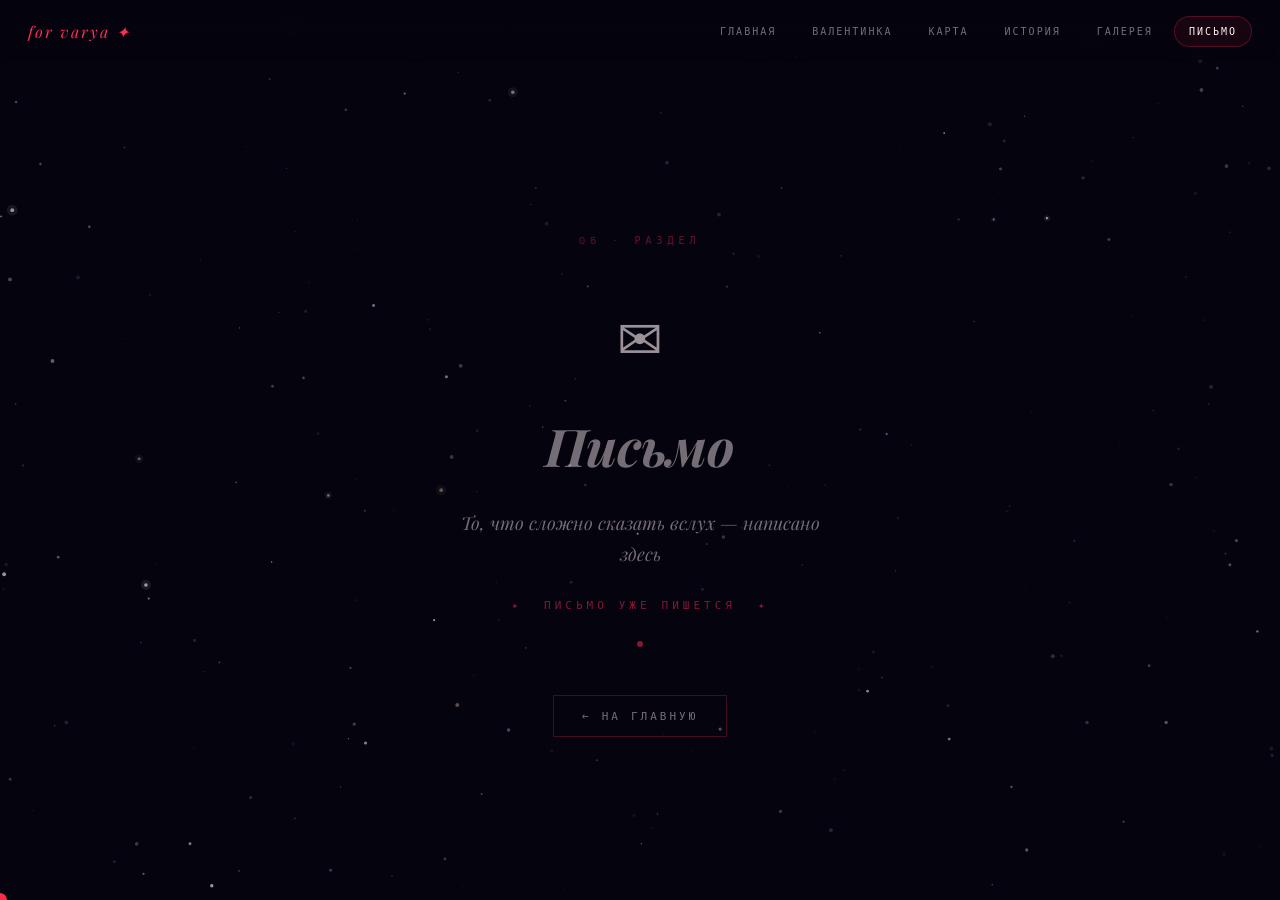
==== letter.html @ 9745c0fb "Add files via upload" ====
<!DOCTYPE html>
<html lang="ru">
<head>
<meta charset="UTF-8">
<meta name="viewport" content="width=device-width, initial-scale=1.0">
<title>Письмо ✦ для Вари</title>
<link rel="stylesheet" href="shared.css">
<style>
.coming-soon { gap:28px; }
.coming-icon { animation:float 3s ease-in-out infinite; }
@keyframes float { 0%,100%{transform:translateY(0);} 50%{transform:translateY(-12px);} }
.coming-num { font-size:10px; letter-spacing:5px; color:rgba(255,45,85,0.4); text-transform:uppercase; }
.coming-back {
  margin-top:20px; font-size:11px; letter-spacing:3px; color:var(--dim);
  text-transform:uppercase; text-decoration:none;
  border:1px solid var(--border); padding:12px 28px;
  transition:all 0.2s; display:inline-block;
}
.coming-back:hover { border-color:var(--red); color:var(--cream); }
</style>
</head>
<body>
<canvas id="stars-canvas"></canvas>
<nav class="site-nav">
  <a href="index.html" class="nav-logo">for varya ✦</a>
  <div class="nav-links">
    <a href="index.html" class="nav-link">Главная</a>
    <a href="valentine.html" class="nav-link">Валентинка</a>
    <a href="map.html" class="nav-link">Карта</a>
    <a href="timeline.html" class="nav-link">История</a>
    <a href="gallery.html" class="nav-link">Галерея</a>
    <a href="letter.html" class="nav-link active">Письмо</a>
  </div>
</nav>
<div class="page-content">
  <div class="coming-soon">
    <div class="coming-num">05 · раздел</div>
    <div class="coming-icon">✉️</div>
    <h1 class="coming-title">Письмо</h1>
    <p style="font-family:'Playfair Display',serif;font-style:italic;color:var(--dim);font-size:clamp(14px,2.5vw,18px);text-align:center;max-width:400px;line-height:1.7;">То, что сложно сказать вслух — написано здесь</p>
    <div class="coming-hint">✦ &nbsp;письмо уже пишется&nbsp; ✦</div>
    <div class="coming-dot"></div>
    <a href="index.html" class="coming-back">← на главную</a>
  </div>
</div>
<script src="shared.js"></script>
</body>
</html>
---- shared.css ----
@import url('https://fonts.googleapis.com/css2?family=Playfair+Display:ital,wght@0,400;0,900;1,400&family=Space+Mono:wght@400;700&display=swap');

* { margin:0; padding:0; box-sizing:border-box; -webkit-tap-highlight-color:transparent; }
:root {
  --red:#ff2d55; --pink:#ff6b9d; --dark:#05030d;
  --cream:#fff0f5; --dim:rgba(255,240,245,0.45);
  --border:rgba(255,45,85,0.25);
}
body {
  background:var(--dark); color:var(--cream);
  font-family:'Space Mono',monospace;
  min-height:100vh; overflow-x:hidden;
  cursor:none;
}
@media (hover:none) and (pointer:coarse) {
  body { cursor:auto !important; }
  .cursor { display:none !important; }
  a,button { cursor:pointer !important; }
}

/* CURSOR */
.cursor {
  position:fixed; width:14px; height:14px; border-radius:50%;
  pointer-events:none; z-index:99999; transform:translate(-50%,-50%);
  background:var(--red); mix-blend-mode:difference; transition:transform 0.1s;
}

/* STARS BG */
#stars-canvas {
  position:fixed; inset:0; width:100%; height:100%;
  pointer-events:none; z-index:0;
}

/* NAV */
.site-nav {
  position:fixed; top:0; left:0; right:0; z-index:100;
  display:flex; align-items:center; justify-content:space-between;
  padding:16px 28px;
  background:linear-gradient(to bottom, rgba(5,3,13,0.95) 0%, transparent 100%);
  backdrop-filter:blur(8px);
}
.nav-logo {
  font-family:'Playfair Display',serif; font-size:16px;
  color:var(--red); letter-spacing:2px; font-style:italic;
  text-decoration:none;
}
.nav-links { display:flex; gap:6px; }
.nav-link {
  padding:7px 14px; font-size:10px; letter-spacing:2px;
  text-transform:uppercase; color:var(--dim); text-decoration:none;
  border:1px solid transparent; border-radius:20px;
  transition:all 0.2s; white-space:nowrap;
}
.nav-link:hover, .nav-link.active {
  color:var(--cream); border-color:var(--border);
  background:rgba(255,45,85,0.08);
}
@media(max-width:600px){
  .site-nav { padding:12px 16px; }
  .nav-link { padding:6px 10px; font-size:9px; letter-spacing:1px; }
  .nav-logo { font-size:13px; }
}

/* PAGE WRAPPER */
.page-content {
  position:relative; z-index:1;
  padding-top:70px; min-height:100vh;
}

/* SECTION TITLE */
.section-title {
  font-family:'Playfair Display',serif;
  font-size:clamp(32px,6vw,56px); font-weight:900;
  color:var(--cream); line-height:1;
}
.section-title .red { color:var(--red); }
.section-sub {
  font-size:11px; letter-spacing:5px; color:var(--red);
  text-transform:uppercase; margin-bottom:12px;
}

/* COMING SOON CARD */
.coming-soon {
  display:flex; flex-direction:column; align-items:center;
  justify-content:center; min-height:calc(100vh - 70px);
  text-align:center; padding:40px 20px; gap:20px;
}
.coming-icon { font-size:72px; opacity:0.6; }
.coming-title {
  font-family:'Playfair Display',serif; font-style:italic;
  font-size:clamp(28px,6vw,52px); color:var(--dim);
}
.coming-hint { font-size:11px; letter-spacing:4px; color:rgba(255,45,85,0.5); text-transform:uppercase; }
.coming-dot {
  width:6px; height:6px; border-radius:50%;
  background:var(--red); opacity:0.5;
  animation:blink 2s ease-in-out infinite;
}
@keyframes blink { 0%,100%{opacity:0.2;} 50%{opacity:1;} }

/* BUTTONS */
.btn-red {
  display:inline-block; padding:14px 36px;
  background:var(--red); color:var(--cream);
  font-family:'Space Mono',monospace; font-size:12px;
  letter-spacing:3px; text-transform:uppercase;
  border:none; text-decoration:none; cursor:pointer;
  transition:transform 0.2s, box-shadow 0.2s;
  touch-action:manipulation;
}
.btn-red:hover { transform:scale(1.04); box-shadow:0 0 30px rgba(255,45,85,0.4); }
.btn-outline {
  display:inline-block; padding:13px 36px;
  background:transparent; color:var(--red);
  font-family:'Space Mono',monospace; font-size:12px;
  letter-spacing:3px; text-transform:uppercase;
  border:1px solid var(--red); text-decoration:none; cursor:pointer;
  transition:all 0.2s; touch-action:manipulation;
}
.btn-outline:hover { background:var(--red); color:var(--cream); }

/* SHARED STARS + CURSOR JS snippet */
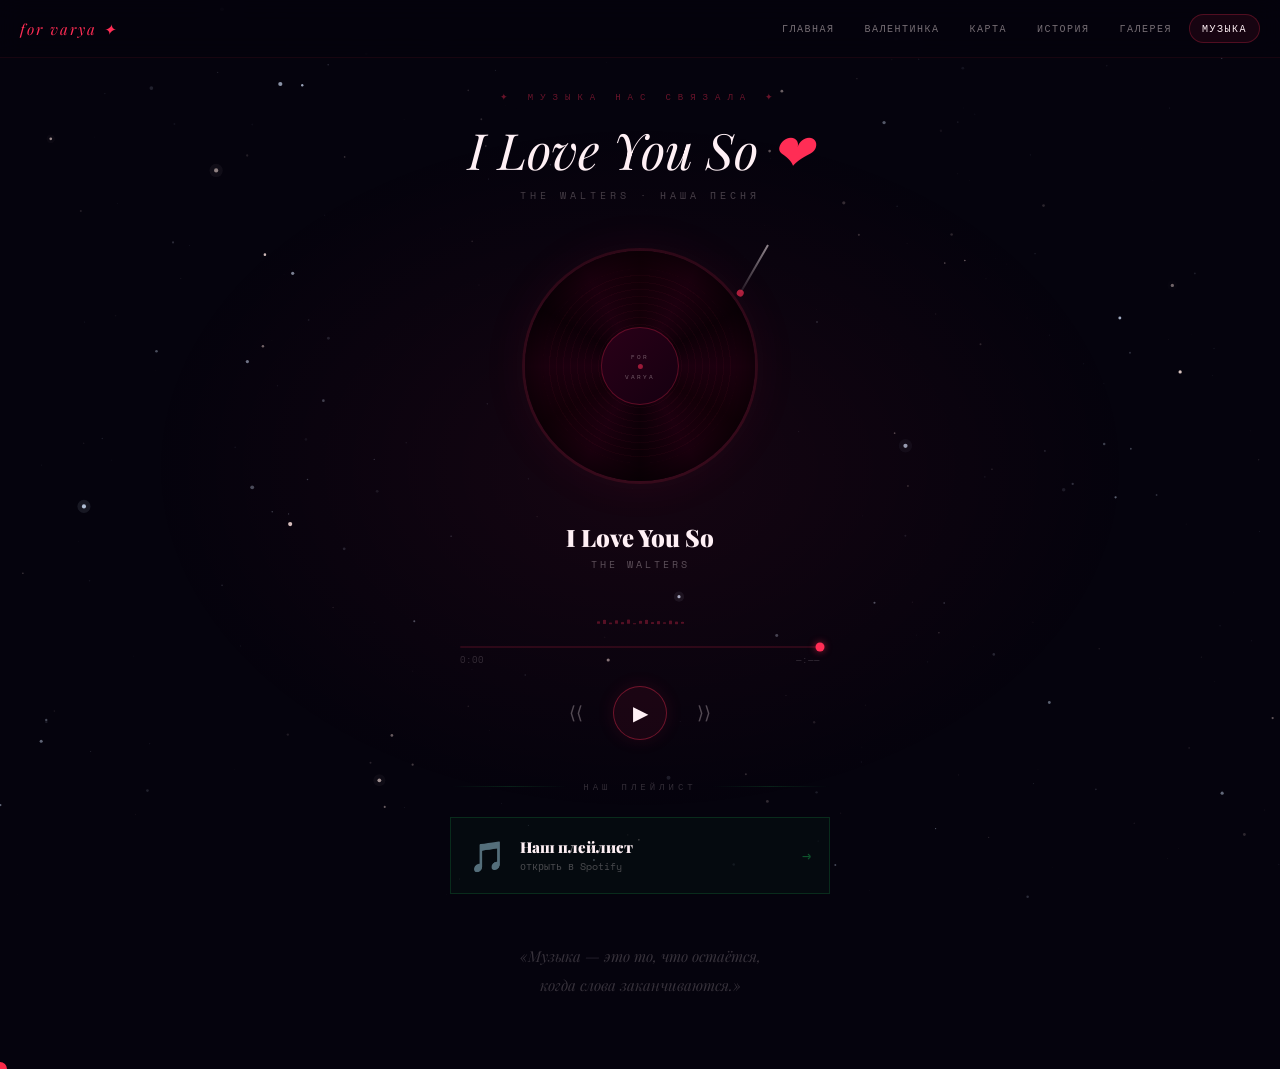
==== commit a792be4b: "Add files via upload" ====
--- a/letter.html
+++ b/letter.html
@@ -3,46 +3,385 @@
 <head>
 <meta charset="UTF-8">
 <meta name="viewport" content="width=device-width, initial-scale=1.0">
-<title>Письмо ✦ для Вари</title>
+<title>Музыка ✦ for varya</title>
 <link rel="stylesheet" href="shared.css">
 <style>
-.coming-soon { gap:28px; }
-.coming-icon { animation:float 3s ease-in-out infinite; }
-@keyframes float { 0%,100%{transform:translateY(0);} 50%{transform:translateY(-12px);} }
-.coming-num { font-size:10px; letter-spacing:5px; color:rgba(255,45,85,0.4); text-transform:uppercase; }
-.coming-back {
-  margin-top:20px; font-size:11px; letter-spacing:3px; color:var(--dim);
-  text-transform:uppercase; text-decoration:none;
-  border:1px solid var(--border); padding:12px 28px;
-  transition:all 0.2s; display:inline-block;
-}
-.coming-back:hover { border-color:var(--red); color:var(--cream); }
+
+body { overflow-x:hidden; }
+
+.player-glow {
+  position:fixed; inset:0; pointer-events:none; z-index:0;
+  background:radial-gradient(ellipse 55% 55% at 50% 52%, rgba(255,45,85,0.07), transparent 70%);
+}
+.player-glow.playing { animation:glowPulse 2.4s ease-in-out infinite; }
+@keyframes glowPulse {
+  0%,100%{ background:radial-gradient(ellipse 55% 55% at 50% 52%, rgba(255,45,85,0.07), transparent 70%); }
+  50%    { background:radial-gradient(ellipse 65% 65% at 50% 52%, rgba(255,45,85,0.15), transparent 70%); }
+}
+
+.music-page {
+  min-height:100vh; display:flex; flex-direction:column;
+  align-items:center; justify-content:center;
+  padding:90px 20px 70px; position:relative; z-index:1;
+}
+
+.music-eyebrow {
+  font-size:9px; letter-spacing:7px; color:rgba(255,45,85,0.4);
+  text-transform:uppercase; text-align:center; margin-bottom:14px;
+  opacity:0; animation:fadeUp 0.7s ease 0.2s forwards;
+}
+.music-title {
+  font-family:'Playfair Display',serif; font-style:italic;
+  font-size:clamp(26px,5.5vw,50px); font-weight:400;
+  color:var(--cream); text-align:center; line-height:1.3; margin-bottom:6px;
+  opacity:0; animation:fadeUp 0.7s ease 0.4s forwards;
+}
+.music-title span { color:var(--red); }
+.music-sub {
+  font-size:10px; letter-spacing:4px; color:rgba(255,240,245,0.25);
+  text-transform:uppercase; text-align:center; margin-bottom:48px;
+  opacity:0; animation:fadeUp 0.7s ease 0.55s forwards;
+}
+
+/* ── VINYL ── */
+.vinyl-wrap {
+  position:relative; margin-bottom:40px;
+  opacity:0; animation:fadeUp 0.7s ease 0.7s forwards;
+}
+.vinyl {
+  width:clamp(170px,40vw,230px); height:clamp(170px,40vw,230px);
+  border-radius:50%; cursor:pointer;
+  background:conic-gradient(
+    #130008 0deg, #1c000f 30deg, #0d0007 60deg, #1c000f 90deg,
+    #130008 120deg, #1c000f 150deg, #0d0007 180deg, #1c000f 210deg,
+    #130008 240deg, #1c000f 270deg, #0d0007 300deg, #1c000f 330deg, #130008 360deg
+  );
+  box-shadow:0 0 0 3px rgba(255,45,85,0.12), 0 0 50px rgba(255,45,85,0.07), inset 0 0 30px rgba(0,0,0,0.7);
+  transition:box-shadow 0.6s; position:relative;
+}
+.vinyl.spinning {
+  animation:spin 3s linear infinite;
+  box-shadow:0 0 0 3px rgba(255,45,85,0.38), 0 0 70px rgba(255,45,85,0.18), inset 0 0 30px rgba(0,0,0,0.7);
+}
+@keyframes spin { to{transform:rotate(360deg);} }
+
+.vinyl::before {
+  content:''; position:absolute; inset:8%; border-radius:50%;
+  background:repeating-radial-gradient(circle at 50%,
+    transparent 0, transparent 6px,
+    rgba(255,45,85,0.035) 6px, rgba(255,45,85,0.035) 7px);
+}
+.vinyl-label {
+  position:absolute; top:50%; left:50%;
+  transform:translate(-50%,-50%);
+  width:34%; height:34%; border-radius:50%;
+  background:linear-gradient(135deg,#2a0018,#150010);
+  border:1px solid rgba(255,45,85,0.28);
+  display:flex; flex-direction:column; align-items:center; justify-content:center; gap:3px;
+  pointer-events:none;
+}
+.vl-text { font-size:clamp(5px,1vw,6px); letter-spacing:2px; color:rgba(255,240,245,0.38); text-transform:uppercase; }
+.vl-dot { width:5px; height:5px; border-radius:50%; background:rgba(255,45,85,0.55); }
+
+.vinyl-needle {
+  position:absolute; top:-6px; right:-14px;
+  width:2px; height:55px;
+  background:linear-gradient(to bottom,rgba(255,240,245,0.55),rgba(255,240,245,0.08));
+  transform-origin:top center; transform:rotate(30deg);
+  transition:transform 0.8s cubic-bezier(0.4,0,0.2,1); border-radius:0 0 2px 2px;
+}
+.vinyl-needle::after {
+  content:''; position:absolute; bottom:-4px; left:50%;
+  transform:translateX(-50%);
+  width:7px; height:7px; border-radius:50%; background:rgba(255,45,85,0.65);
+}
+.vinyl-wrap.playing .vinyl-needle { transform:rotate(18deg); }
+
+.vinyl-ripple {
+  position:absolute; inset:0; border-radius:50%;
+  border:1px solid rgba(255,45,85,0.28);
+  animation:rippleOut 1.3s ease-out infinite; pointer-events:none; opacity:0;
+}
+.vinyl-wrap.playing .vinyl-ripple { opacity:1; }
+@keyframes rippleOut { 0%{transform:scale(1);opacity:0.5;} 100%{transform:scale(1.4);opacity:0;} }
+
+/* ── TRACK INFO ── */
+.track-info {
+  text-align:center; margin-bottom:24px;
+  opacity:0; animation:fadeUp 0.7s ease 0.85s forwards;
+}
+.track-name { font-family:'Playfair Display',serif; font-size:clamp(17px,3.5vw,24px); color:var(--cream); font-weight:900; }
+.track-artist { font-size:10px; letter-spacing:3px; color:rgba(255,240,245,0.32); text-transform:uppercase; margin-top:4px; }
+
+/* ── VISUALISER ── */
+.viz-wrap {
+  display:flex; align-items:flex-end; gap:3px; height:28px; margin-bottom:22px;
+  opacity:0; animation:fadeUp 0.7s ease 1.0s forwards;
+}
+.viz-bar {
+  width:3px; border-radius:2px; background:rgba(255,45,85,0.3);
+  transform:scaleY(0.15); transform-origin:bottom;
+  transition:transform 0.15s ease;
+}
+.viz-wrap.active .viz-bar { animation:barB var(--d,0.6s) ease-in-out infinite alternate; }
+@keyframes barB { from{transform:scaleY(0.12);} to{transform:scaleY(1);} }
+
+/* ── PROGRESS ── */
+.progress-wrap {
+  width:min(360px,84vw); margin-bottom:20px;
+  opacity:0; animation:fadeUp 0.7s ease 0.95s forwards;
+}
+.progress-bar { width:100%; height:2px; background:rgba(255,45,85,0.14); border-radius:2px; position:relative; cursor:pointer; }
+.progress-fill { height:100%; background:linear-gradient(to right,#ff2d55,#ff6b9d); border-radius:2px; width:0%; transition:width 0.25s; }
+.progress-thumb {
+  position:absolute; top:50%; right:0; width:9px; height:9px; border-radius:50%;
+  background:#ff2d55; transform:translate(50%,-50%); box-shadow:0 0 7px rgba(255,45,85,0.6);
+  transition:transform 0.2s;
+}
+.progress-bar:hover .progress-thumb { transform:translate(50%,-50%) scale(1.5); }
+.progress-times { display:flex; justify-content:space-between; font-size:9px; color:rgba(255,240,245,0.18); margin-top:5px; }
+
+/* ── CONTROLS ── */
+.controls {
+  display:flex; align-items:center; gap:22px; margin-bottom:40px;
+  opacity:0; animation:fadeUp 0.7s ease 1.05s forwards;
+}
+.ctrl-btn { background:none; border:none; cursor:pointer; color:rgba(255,240,245,0.3); font-size:18px; padding:8px; transition:color 0.2s,transform 0.2s; touch-action:manipulation; }
+.ctrl-btn:hover { color:var(--cream); transform:scale(1.18); }
+.ctrl-play {
+  width:54px; height:54px; border-radius:50%; border:1px solid rgba(255,45,85,0.38);
+  background:rgba(255,45,85,0.07); display:flex; align-items:center; justify-content:center;
+  color:var(--cream); font-size:20px; cursor:pointer; transition:all 0.25s;
+  box-shadow:0 0 18px rgba(255,45,85,0.1); touch-action:manipulation;
+}
+.ctrl-play:hover { border-color:rgba(255,45,85,0.75); box-shadow:0 0 28px rgba(255,45,85,0.22); transform:scale(1.06); }
+.ctrl-play.playing { background:rgba(255,45,85,0.14); border-color:rgba(255,45,85,0.65); }
+
+/* ── NO FILE ── */
+
+
+
+/* ── SPOTIFY ── */
+.sp-divider { display:flex; align-items:center; gap:14px; width:min(380px,86vw); margin:0 auto 24px; }
+.sp-line { flex:1; height:1px; background:linear-gradient(to right,transparent,rgba(30,215,96,0.15),transparent); }
+.sp-text { font-size:9px; letter-spacing:4px; color:rgba(255,240,245,0.18); text-transform:uppercase; white-space:nowrap; }
+
+.spotify-card {
+  display:flex; align-items:center; gap:14px; padding:15px 18px; text-decoration:none;
+  border:1px solid rgba(30,215,96,0.16); background:rgba(30,215,96,0.035);
+  width:min(380px,86vw); transition:all 0.28s; position:relative; overflow:hidden;
+  opacity:0; animation:fadeUp 0.7s ease 1.2s forwards;
+}
+.spotify-card::before { content:''; position:absolute; inset:0; background:linear-gradient(135deg,rgba(30,215,96,0.06),transparent); opacity:0; transition:opacity 0.28s; }
+.spotify-card:hover { border-color:rgba(30,215,96,0.45); transform:translateY(-3px); box-shadow:0 10px 32px rgba(30,215,96,0.09); }
+.spotify-card:hover::before { opacity:1; }
+.sp-icon { font-size:30px; flex-shrink:0; transition:transform 0.3s; }
+.spotify-card:hover .sp-icon { transform:scale(1.15) rotate(-6deg); }
+.sp-body { flex:1; }
+.sp-title { font-family:'Playfair Display',serif; font-size:15px; font-weight:900; color:var(--cream); }
+.sp-desc { font-size:10px; color:rgba(255,240,245,0.28); margin-top:2px; }
+.sp-arrow { font-size:15px; color:rgba(30,215,96,0.38); transition:transform 0.3s,color 0.3s; }
+.spotify-card:hover .sp-arrow { transform:translateX(4px); color:rgba(30,215,96,0.85); }
+
+.music-quote {
+  margin-top:48px; text-align:center; max-width:380px;
+  opacity:0; animation:fadeUp 0.7s ease 1.35s forwards;
+}
+.music-quote q { font-family:'Playfair Display',serif; font-style:italic; font-size:clamp(12px,2.2vw,15px); color:rgba(255,240,245,0.2); line-height:1.9; }
+
+@keyframes fadeUp { from{opacity:0;transform:translateY(14px);} to{opacity:1;transform:translateY(0);} }
 </style>
 </head>
 <body>
+
 <canvas id="stars-canvas"></canvas>
+<div class="player-glow" id="playerGlow"></div>
+
 <nav class="site-nav">
   <a href="index.html" class="nav-logo">for varya ✦</a>
-  <div class="nav-links">
-    <a href="index.html" class="nav-link">Главная</a>
-    <a href="valentine.html" class="nav-link">Валентинка</a>
-    <a href="map.html" class="nav-link">Карта</a>
-    <a href="timeline.html" class="nav-link">История</a>
-    <a href="gallery.html" class="nav-link">Галерея</a>
-    <a href="letter.html" class="nav-link active">Письмо</a>
-  </div>
+  <div class="nav-links"></div>
 </nav>
-<div class="page-content">
-  <div class="coming-soon">
-    <div class="coming-num">05 · раздел</div>
-    <div class="coming-icon">✉️</div>
-    <h1 class="coming-title">Письмо</h1>
-    <p style="font-family:'Playfair Display',serif;font-style:italic;color:var(--dim);font-size:clamp(14px,2.5vw,18px);text-align:center;max-width:400px;line-height:1.7;">То, что сложно сказать вслух — написано здесь</p>
-    <div class="coming-hint">✦ &nbsp;письмо уже пишется&nbsp; ✦</div>
-    <div class="coming-dot"></div>
-    <a href="index.html" class="coming-back">← на главную</a>
-  </div>
-</div>
+
+<audio id="audioEl" preload="auto" src="sound1.mp3"></audio>
+
+
+<div class="music-page">
+
+  <div class="music-eyebrow">✦ музыка нас связала ✦</div>
+  <h1 class="music-title">I Love You So <span>❤</span></h1>
+  <p class="music-sub">The Walters · наша песня</p>
+
+  <div class="vinyl-wrap" id="vinylWrap" onclick="togglePlay()">
+    <div class="vinyl" id="vinyl">
+      <div class="vinyl-label">
+        <div class="vl-text">FOR</div>
+        <div class="vl-dot"></div>
+        <div class="vl-text">VARYA</div>
+      </div>
+    </div>
+    <div class="vinyl-needle"></div>
+    <div class="vinyl-ripple"></div>
+  </div>
+
+  <div class="track-info">
+    <div class="track-name">I Love You So</div>
+    <div class="track-artist">The Walters</div>
+  </div>
+
+  <div class="viz-wrap" id="vizWrap">
+    <div class="viz-bar" style="--d:0.55s;height:60%"></div>
+    <div class="viz-bar" style="--d:0.40s;height:100%"></div>
+    <div class="viz-bar" style="--d:0.70s;height:40%"></div>
+    <div class="viz-bar" style="--d:0.50s;height:85%"></div>
+    <div class="viz-bar" style="--d:0.65s;height:55%"></div>
+    <div class="viz-bar" style="--d:0.45s;height:95%"></div>
+    <div class="viz-bar" style="--d:0.60s;height:30%"></div>
+    <div class="viz-bar" style="--d:0.75s;height:70%"></div>
+    <div class="viz-bar" style="--d:0.48s;height:100%"></div>
+    <div class="viz-bar" style="--d:0.58s;height:50%"></div>
+    <div class="viz-bar" style="--d:0.42s;height:80%"></div>
+    <div class="viz-bar" style="--d:0.68s;height:35%"></div>
+    <div class="viz-bar" style="--d:0.52s;height:90%"></div>
+    <div class="viz-bar" style="--d:0.38s;height:65%"></div>
+    <div class="viz-bar" style="--d:0.72s;height:45%"></div>
+  </div>
+
+  <div class="progress-wrap">
+    <div class="progress-bar" id="progressBar" onclick="seekTo(event)">
+      <div class="progress-fill" id="progressFill"></div>
+      <div class="progress-thumb"></div>
+    </div>
+    <div class="progress-times">
+      <span id="timeElapsed">0:00</span>
+      <span id="timeDuration">—:——</span>
+    </div>
+  </div>
+
+  <div class="controls">
+    <button class="ctrl-btn" onclick="rewind()" title="−15 сек">⟨⟨</button>
+    <button class="ctrl-play" id="playBtn" onclick="togglePlay()">▶</button>
+    <button class="ctrl-btn" onclick="forward()" title="+15 сек">⟩⟩</button>
+  </div>
+
+  <div class="sp-divider">
+    <div class="sp-line"></div>
+    <span class="sp-text">наш плейлист</span>
+    <div class="sp-line"></div>
+  </div>
+
+  <a class="spotify-card" href="https://open.spotify.com/playlist/37i9dQZF1EJtF0gpF4yFbA?si=Cd0F9APASxCO_WQTfxYisQ&pi=xTy1P4MiS86L0" target="_blank" data-external="true" id="spotifyCard">
+    <div class="sp-icon">🎵</div>
+    <div class="sp-body">
+      <div class="sp-title">Наш плейлист</div>
+      <div class="sp-desc">открыть в Spotify</div>
+    </div>
+    <div class="sp-arrow">→</div>
+  </a>
+
+  <div class="music-quote">
+    <q>Музыка — это то, что остаётся,<br>когда слова заканчиваются.</q>
+  </div>
+
+</div><!-- /music-page -->
+
 <script src="shared.js"></script>
+<script>
+const audio     = document.getElementById('audioEl');
+const vinyl     = document.getElementById('vinyl');
+const vinylWrap = document.getElementById('vinylWrap');
+const playBtn   = document.getElementById('playBtn');
+const vizWrap   = document.getElementById('vizWrap');
+const glow      = document.getElementById('playerGlow');
+const noFile    = document.getElementById('noFileHint');
+let hasFile=true, playing=false;
+
+
+  audio.addEventListener('canplay',()=>{ if(!playing) startPlay(); },{once:true});
+});
+
+/* ── PLAY/PAUSE ── */
+function togglePlay(){
+  // resume AudioContext если suspended (нужно для браузера)
+  if(window.SFX) window.SFX.unlock();
+  // небольшой таймаут чтобы AudioContext успел resume
+  setTimeout(()=>{
+    playing ? pausePlay() : startPlay();
+  }, 50);
+}
+function startPlay(){
+  audio.play().catch(()=>{});
+  playing=true;
+  vinyl.classList.add('spinning');
+  vinylWrap.classList.add('playing');
+  vizWrap.classList.add('active');
+  glow.classList.add('playing');
+  playBtn.innerHTML='⏸'; playBtn.classList.add('playing');
+  if(window.SFX) window.SFX.chime([523,659],0.05);
+}
+function pausePlay(){
+  audio.pause(); playing=false;
+  vinyl.classList.remove('spinning');
+  vinylWrap.classList.remove('playing');
+  vizWrap.classList.remove('active');
+  glow.classList.remove('playing');
+  playBtn.innerHTML='▶'; playBtn.classList.remove('playing');
+}
+function rewind(){ audio.currentTime=Math.max(0,audio.currentTime-15); if(window.SFX) window.SFX.hover(); }
+function forward(){ audio.currentTime=Math.min(audio.duration||0,audio.currentTime+15); if(window.SFX) window.SFX.hover(); }
+
+/* ── PROGRESS ── */
+audio.addEventListener('timeupdate',()=>{
+  if(!audio.duration) return;
+  const pct=(audio.currentTime/audio.duration)*100;
+  document.getElementById('progressFill').style.width=pct+'%';
+  document.getElementById('timeElapsed').textContent=fmt(audio.currentTime);
+});
+audio.addEventListener('ended',()=>{ pausePlay(); document.getElementById('progressFill').style.width='0%'; });
+function seekTo(e){
+  if(!hasFile||!audio.duration) return;
+  audio.currentTime=(e.offsetX/document.getElementById('progressBar').offsetWidth)*audio.duration;
+}
+function fmt(s){
+  if(!s||isNaN(s)) return '0:00';
+  const m=Math.floor(s/60),sec=Math.floor(s%60);
+  return m+':'+(sec<10?'0':'')+sec;
+}
+
+/* ── HINT PULSE ── */
+function pulseHint(){
+  if(window.SFX) window.SFX.hover();
+  vinyl.style.transition='transform 0.07s';
+  let n=0; const iv=setInterval(()=>{
+    vinyl.style.transform=`rotate(${n%2?-3:3}deg)`;
+    if(++n>5){ clearInterval(iv); vinyl.style.transform=''; vinyl.style.transition=''; }
+  },65);
+}
+
+/* ── FLOATING NOTES ── */
+const NOTES=['♩','♪','♫','♬','🎵','🎶'];
+let noteIv;
+audio.addEventListener('play',()=>{
+  noteIv=setInterval(()=>{
+    const el=document.createElement('div');
+    el.textContent=NOTES[Math.floor(Math.random()*NOTES.length)];
+    const sz=12+Math.random()*10, lx=15+Math.random()*70;
+    el.style.cssText=`position:fixed;left:${lx}vw;bottom:70px;font-size:${sz}px;pointer-events:none;z-index:5;opacity:0;color:rgba(255,107,157,0.65);transition:bottom 2.6s ease-out,opacity 0.4s;`;
+    document.body.appendChild(el);
+    requestAnimationFrame(()=>{
+      el.style.opacity='1'; el.style.bottom=(130+Math.random()*180)+'px';
+      setTimeout(()=>{ el.style.opacity='0'; setTimeout(()=>el.remove(),500); },2100);
+    });
+  },950);
+});
+audio.addEventListener('pause',()=>clearInterval(noteIv));
+audio.addEventListener('ended',()=>clearInterval(noteIv));
+
+audio.addEventListener('loadedmetadata',()=>{
+  document.getElementById('timeDuration').textContent=fmt(audio.duration);
+});
+audio.addEventListener('error',()=>{ console.warn('Аудио не загрузилось. Убедись что sound1.mp3 лежит рядом с letter.html'); });
+
+document.getElementById('spotifyCard').addEventListener('mouseenter',()=>window.SFX&&window.SFX.hover());
+</script>
 </body>
 </html>
--- a/shared.css
+++ b/shared.css
@@ -11,7 +11,9 @@
   font-family:'Space Mono',monospace;
   min-height:100vh; overflow-x:hidden;
   cursor:none;
-}
+  scrollbar-width:none;
+}
+body::-webkit-scrollbar { display:none; }
 @media (hover:none) and (pointer:coarse) {
   body { cursor:auto !important; }
   .cursor { display:none !important; }
@@ -35,18 +37,21 @@
 .site-nav {
   position:fixed; top:0; left:0; right:0; z-index:100;
   display:flex; align-items:center; justify-content:space-between;
-  padding:16px 28px;
-  background:linear-gradient(to bottom, rgba(5,3,13,0.95) 0%, transparent 100%);
-  backdrop-filter:blur(8px);
+  padding:14px 20px;
+  background:rgba(5,3,13,0.92);
+  backdrop-filter:blur(12px);
+  border-bottom:1px solid rgba(255,45,85,0.08);
 }
 .nav-logo {
-  font-family:'Playfair Display',serif; font-size:16px;
+  font-family:'Playfair Display',serif; font-size:15px;
   color:var(--red); letter-spacing:2px; font-style:italic;
-  text-decoration:none;
-}
-.nav-links { display:flex; gap:6px; }
+  text-decoration:none; flex-shrink:0;
+}
+
+/* Desktop links */
+.nav-links { display:flex; gap:4px; }
 .nav-link {
-  padding:7px 14px; font-size:10px; letter-spacing:2px;
+  padding:6px 12px; font-size:10px; letter-spacing:1.5px;
   text-transform:uppercase; color:var(--dim); text-decoration:none;
   border:1px solid transparent; border-radius:20px;
   transition:all 0.2s; white-space:nowrap;
@@ -55,10 +60,57 @@
   color:var(--cream); border-color:var(--border);
   background:rgba(255,45,85,0.08);
 }
-@media(max-width:600px){
-  .site-nav { padding:12px 16px; }
-  .nav-link { padding:6px 10px; font-size:9px; letter-spacing:1px; }
-  .nav-logo { font-size:13px; }
+
+/* Hamburger button — hidden on desktop */
+.nav-burger {
+  display:none; flex-direction:column; gap:5px; cursor:pointer;
+  padding:6px; background:none; border:none; touch-action:manipulation;
+  z-index:101;
+}
+.nav-burger span {
+  display:block; width:22px; height:1.5px;
+  background:var(--dim); border-radius:2px;
+  transition:all 0.3s cubic-bezier(0.4,0,0.2,1);
+  transform-origin:center;
+}
+.nav-burger.open span:nth-child(1) { transform:translateY(6.5px) rotate(45deg); background:var(--red); }
+.nav-burger.open span:nth-child(2) { opacity:0; transform:scaleX(0); }
+.nav-burger.open span:nth-child(3) { transform:translateY(-6.5px) rotate(-45deg); background:var(--red); }
+
+/* Mobile drawer */
+.nav-drawer {
+  display:none; position:fixed; top:0; left:0; right:0; bottom:0;
+  z-index:99; flex-direction:column; align-items:center; justify-content:center;
+  gap:8px;
+  background:rgba(4,1,14,0.97); backdrop-filter:blur(20px);
+  opacity:0; transform:translateY(-8px);
+  transition:opacity 0.35s ease, transform 0.35s ease;
+  pointer-events:none;
+}
+.nav-drawer.open {
+  opacity:1; transform:translateY(0); pointer-events:all;
+}
+.nav-drawer a {
+  font-family:'Playfair Display',serif; font-style:italic;
+  font-size:clamp(22px,7vw,36px); color:var(--dim);
+  text-decoration:none; letter-spacing:2px;
+  padding:10px 24px; border:1px solid transparent; border-radius:4px;
+  transition:all 0.2s; text-align:center;
+}
+.nav-drawer a:hover, .nav-drawer a.active {
+  color:var(--cream); border-color:rgba(255,45,85,0.3);
+}
+.nav-drawer a.locked { opacity:0.3; pointer-events:none; }
+.nav-drawer-sig {
+  position:absolute; bottom:32px;
+  font-size:10px; letter-spacing:4px; color:rgba(255,45,85,0.3);
+  text-transform:uppercase;
+}
+
+@media(max-width:700px){
+  .nav-links { display:none; }
+  .nav-burger { display:flex; }
+  .nav-drawer { display:flex; }
 }
 
 /* PAGE WRAPPER */
@@ -120,3 +172,31 @@
 .btn-outline:hover { background:var(--red); color:var(--cream); }
 
 /* SHARED STARS + CURSOR JS snippet */
+
+/* ── PAGE TRANSITION VEIL (shared) ── */
+#page-veil {
+  position:fixed; inset:0; z-index:9999; pointer-events:none;
+  background:radial-gradient(ellipse at center, #160810 0%, #04010e 100%);
+  opacity:1;
+  transition:opacity 0.55s ease;
+}
+#page-veil.out { opacity:0; pointer-events:none; }
+#page-veil.in  { opacity:1; pointer-events:all; }
+
+/* ── VIEW TRANSITIONS API (Chrome 111+) ── */
+@view-transition { navigation: auto; }
+
+::view-transition-old(root) {
+  animation: vtFadeOut 0.4s cubic-bezier(0.4,0,1,1) both;
+}
+::view-transition-new(root) {
+  animation: vtFadeIn 0.5s cubic-bezier(0,0,0.2,1) both;
+}
+@keyframes vtFadeOut {
+  from { opacity:1; transform:scale(1); }
+  to   { opacity:0; transform:scale(0.98); }
+}
+@keyframes vtFadeIn {
+  from { opacity:0; transform:scale(1.01); }
+  to   { opacity:1; transform:scale(1); }
+}
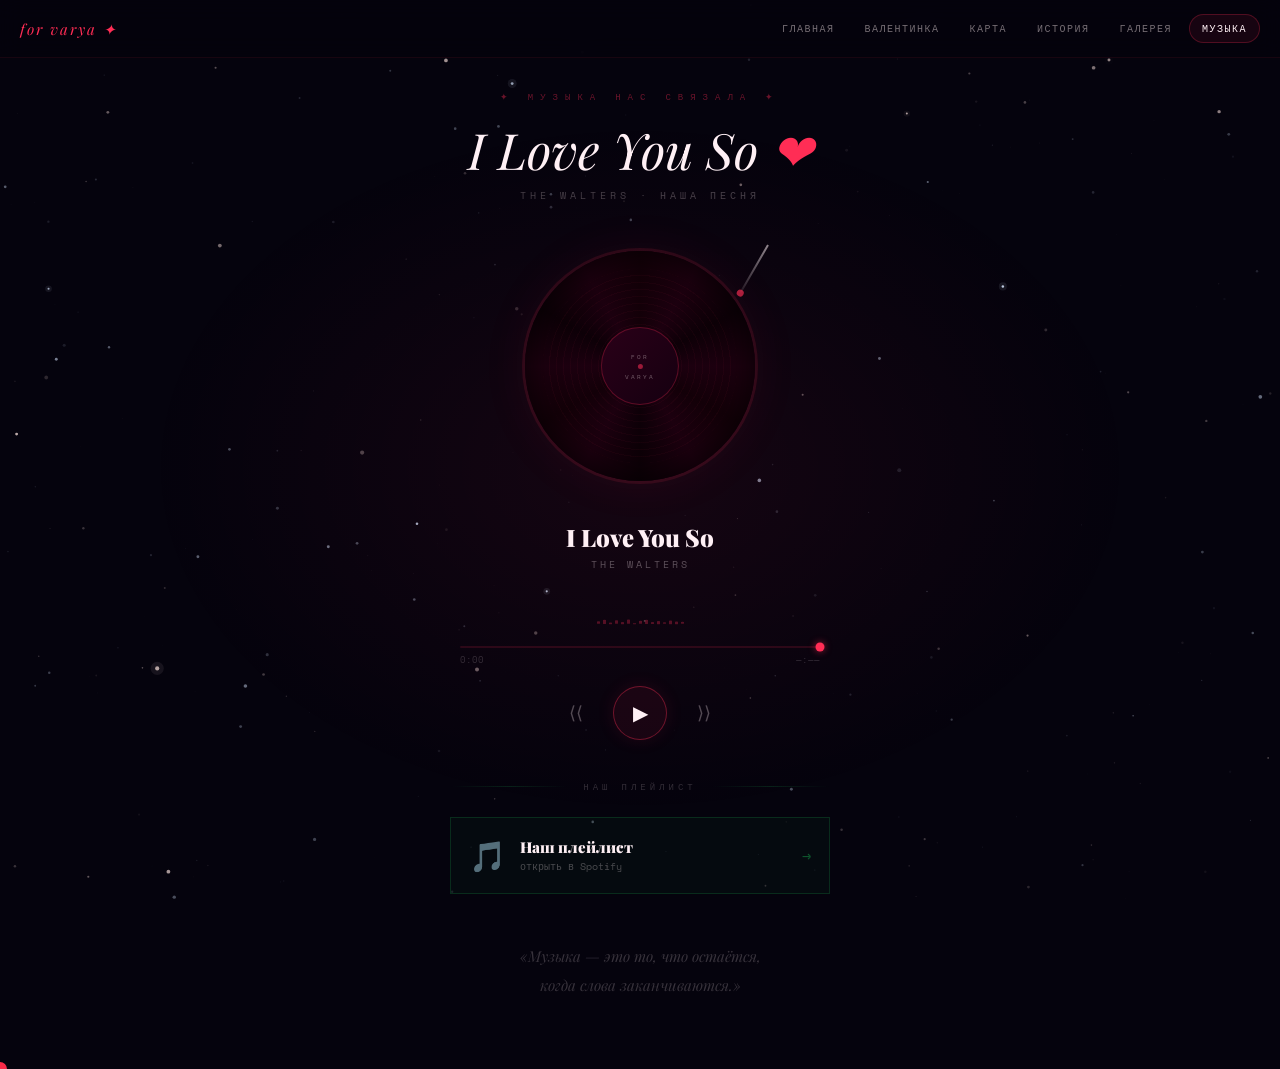
==== commit 98362cb0: "Add files via upload" ====
--- a/letter.html
+++ b/letter.html
@@ -157,8 +157,6 @@
 .ctrl-play:hover { border-color:rgba(255,45,85,0.75); box-shadow:0 0 28px rgba(255,45,85,0.22); transform:scale(1.06); }
 .ctrl-play.playing { background:rgba(255,45,85,0.14); border-color:rgba(255,45,85,0.65); }
 
-/* ── NO FILE ── */
-
 
 
 /* ── SPOTIFY ── */
@@ -203,7 +201,6 @@
 </nav>
 
 <audio id="audioEl" preload="auto" src="sound1.mp3"></audio>
-
 
 <div class="music-page">
 
@@ -292,96 +289,105 @@
 const playBtn   = document.getElementById('playBtn');
 const vizWrap   = document.getElementById('vizWrap');
 const glow      = document.getElementById('playerGlow');
-const noFile    = document.getElementById('noFileHint');
-let hasFile=true, playing=false;
-
-
-  audio.addEventListener('canplay',()=>{ if(!playing) startPlay(); },{once:true});
-});
-
-/* ── PLAY/PAUSE ── */
-function togglePlay(){
-  // resume AudioContext если suspended (нужно для браузера)
-  if(window.SFX) window.SFX.unlock();
-  // небольшой таймаут чтобы AudioContext успел resume
-  setTimeout(()=>{
-    playing ? pausePlay() : startPlay();
-  }, 50);
-}
-function startPlay(){
-  audio.play().catch(()=>{});
-  playing=true;
-  vinyl.classList.add('spinning');
-  vinylWrap.classList.add('playing');
-  vizWrap.classList.add('active');
-  glow.classList.add('playing');
-  playBtn.innerHTML='⏸'; playBtn.classList.add('playing');
-  if(window.SFX) window.SFX.chime([523,659],0.05);
-}
-function pausePlay(){
-  audio.pause(); playing=false;
-  vinyl.classList.remove('spinning');
-  vinylWrap.classList.remove('playing');
-  vizWrap.classList.remove('active');
-  glow.classList.remove('playing');
-  playBtn.innerHTML='▶'; playBtn.classList.remove('playing');
-}
-function rewind(){ audio.currentTime=Math.max(0,audio.currentTime-15); if(window.SFX) window.SFX.hover(); }
-function forward(){ audio.currentTime=Math.min(audio.duration||0,audio.currentTime+15); if(window.SFX) window.SFX.hover(); }
-
-/* ── PROGRESS ── */
-audio.addEventListener('timeupdate',()=>{
-  if(!audio.duration) return;
-  const pct=(audio.currentTime/audio.duration)*100;
-  document.getElementById('progressFill').style.width=pct+'%';
-  document.getElementById('timeElapsed').textContent=fmt(audio.currentTime);
-});
-audio.addEventListener('ended',()=>{ pausePlay(); document.getElementById('progressFill').style.width='0%'; });
-function seekTo(e){
-  if(!hasFile||!audio.duration) return;
-  audio.currentTime=(e.offsetX/document.getElementById('progressBar').offsetWidth)*audio.duration;
-}
-function fmt(s){
-  if(!s||isNaN(s)) return '0:00';
-  const m=Math.floor(s/60),sec=Math.floor(s%60);
-  return m+':'+(sec<10?'0':'')+sec;
-}
-
-/* ── HINT PULSE ── */
-function pulseHint(){
-  if(window.SFX) window.SFX.hover();
-  vinyl.style.transition='transform 0.07s';
-  let n=0; const iv=setInterval(()=>{
-    vinyl.style.transform=`rotate(${n%2?-3:3}deg)`;
-    if(++n>5){ clearInterval(iv); vinyl.style.transform=''; vinyl.style.transition=''; }
-  },65);
-}
-
-/* ── FLOATING NOTES ── */
-const NOTES=['♩','♪','♫','♬','🎵','🎶'];
-let noteIv;
-audio.addEventListener('play',()=>{
-  noteIv=setInterval(()=>{
-    const el=document.createElement('div');
-    el.textContent=NOTES[Math.floor(Math.random()*NOTES.length)];
-    const sz=12+Math.random()*10, lx=15+Math.random()*70;
-    el.style.cssText=`position:fixed;left:${lx}vw;bottom:70px;font-size:${sz}px;pointer-events:none;z-index:5;opacity:0;color:rgba(255,107,157,0.65);transition:bottom 2.6s ease-out,opacity 0.4s;`;
+let playing = false;
+
+audio.addEventListener('loadedmetadata', function() {
+  document.getElementById('timeDuration').textContent = fmt(audio.duration);
+});
+
+function togglePlay() {
+  if (playing) {
+    pausePlay();
+  } else {
+    startPlay();
+  }
+}
+
+function startPlay() {
+  var p = audio.play();
+  if (p !== undefined) {
+    p.then(function() {
+      setPlaying(true);
+    }).catch(function(e) {
+      console.warn('play blocked:', e);
+    });
+  } else {
+    setPlaying(true);
+  }
+}
+
+function setPlaying(state) {
+  playing = state;
+  if (state) {
+    vinyl.classList.add('spinning');
+    vinylWrap.classList.add('playing');
+    vizWrap.classList.add('active');
+    glow.classList.add('playing');
+    playBtn.innerHTML = '⏸';
+    playBtn.classList.add('playing');
+  } else {
+    vinyl.classList.remove('spinning');
+    vinylWrap.classList.remove('playing');
+    vizWrap.classList.remove('active');
+    glow.classList.remove('playing');
+    playBtn.innerHTML = '▶';
+    playBtn.classList.remove('playing');
+  }
+}
+
+function pausePlay() {
+  audio.pause();
+  setPlaying(false);
+}
+
+function rewind() { audio.currentTime = Math.max(0, audio.currentTime - 15); }
+function forward() { audio.currentTime = Math.min(audio.duration || 0, audio.currentTime + 15); }
+
+audio.addEventListener('timeupdate', function() {
+  if (!audio.duration) return;
+  var pct = (audio.currentTime / audio.duration) * 100;
+  document.getElementById('progressFill').style.width = pct + '%';
+  document.getElementById('timeElapsed').textContent = fmt(audio.currentTime);
+});
+
+audio.addEventListener('ended', function() {
+  setPlaying(false);
+  document.getElementById('progressFill').style.width = '0%';
+});
+
+function seekTo(e) {
+  if (!audio.duration) return;
+  audio.currentTime = (e.offsetX / document.getElementById('progressBar').offsetWidth) * audio.duration;
+}
+
+function fmt(s) {
+  if (!s || isNaN(s)) return '0:00';
+  var m = Math.floor(s / 60), sec = Math.floor(s % 60);
+  return m + ':' + (sec < 10 ? '0' : '') + sec;
+}
+
+var NOTES = ['♩','♪','♫','♬','🎵','🎶'];
+var noteIv;
+audio.addEventListener('play', function() {
+  noteIv = setInterval(function() {
+    var el = document.createElement('div');
+    el.textContent = NOTES[Math.floor(Math.random() * NOTES.length)];
+    var sz = 12 + Math.random() * 10, lx = 15 + Math.random() * 70;
+    el.style.cssText = 'position:fixed;left:' + lx + 'vw;bottom:70px;font-size:' + sz + 'px;pointer-events:none;z-index:5;opacity:0;color:rgba(255,107,157,0.65);transition:bottom 2.6s ease-out,opacity 0.4s;';
     document.body.appendChild(el);
-    requestAnimationFrame(()=>{
-      el.style.opacity='1'; el.style.bottom=(130+Math.random()*180)+'px';
-      setTimeout(()=>{ el.style.opacity='0'; setTimeout(()=>el.remove(),500); },2100);
+    requestAnimationFrame(function() {
+      el.style.opacity = '1';
+      el.style.bottom = (130 + Math.random() * 180) + 'px';
+      setTimeout(function() { el.style.opacity = '0'; setTimeout(function() { el.remove(); }, 500); }, 2100);
     });
-  },950);
-});
-audio.addEventListener('pause',()=>clearInterval(noteIv));
-audio.addEventListener('ended',()=>clearInterval(noteIv));
-
-audio.addEventListener('loadedmetadata',()=>{
-  document.getElementById('timeDuration').textContent=fmt(audio.duration);
-});
-audio.addEventListener('error',()=>{ console.warn('Аудио не загрузилось. Убедись что sound1.mp3 лежит рядом с letter.html'); });
-
-document.getElementById('spotifyCard').addEventListener('mouseenter',()=>window.SFX&&window.SFX.hover());
+  }, 950);
+});
+audio.addEventListener('pause', function() { clearInterval(noteIv); });
+audio.addEventListener('ended', function() { clearInterval(noteIv); });
+
+document.getElementById('spotifyCard').addEventListener('mouseenter', function() {
+  if (window.SFX) window.SFX.hover();
+});
 </script>
 </body>
-</html>
+</html>
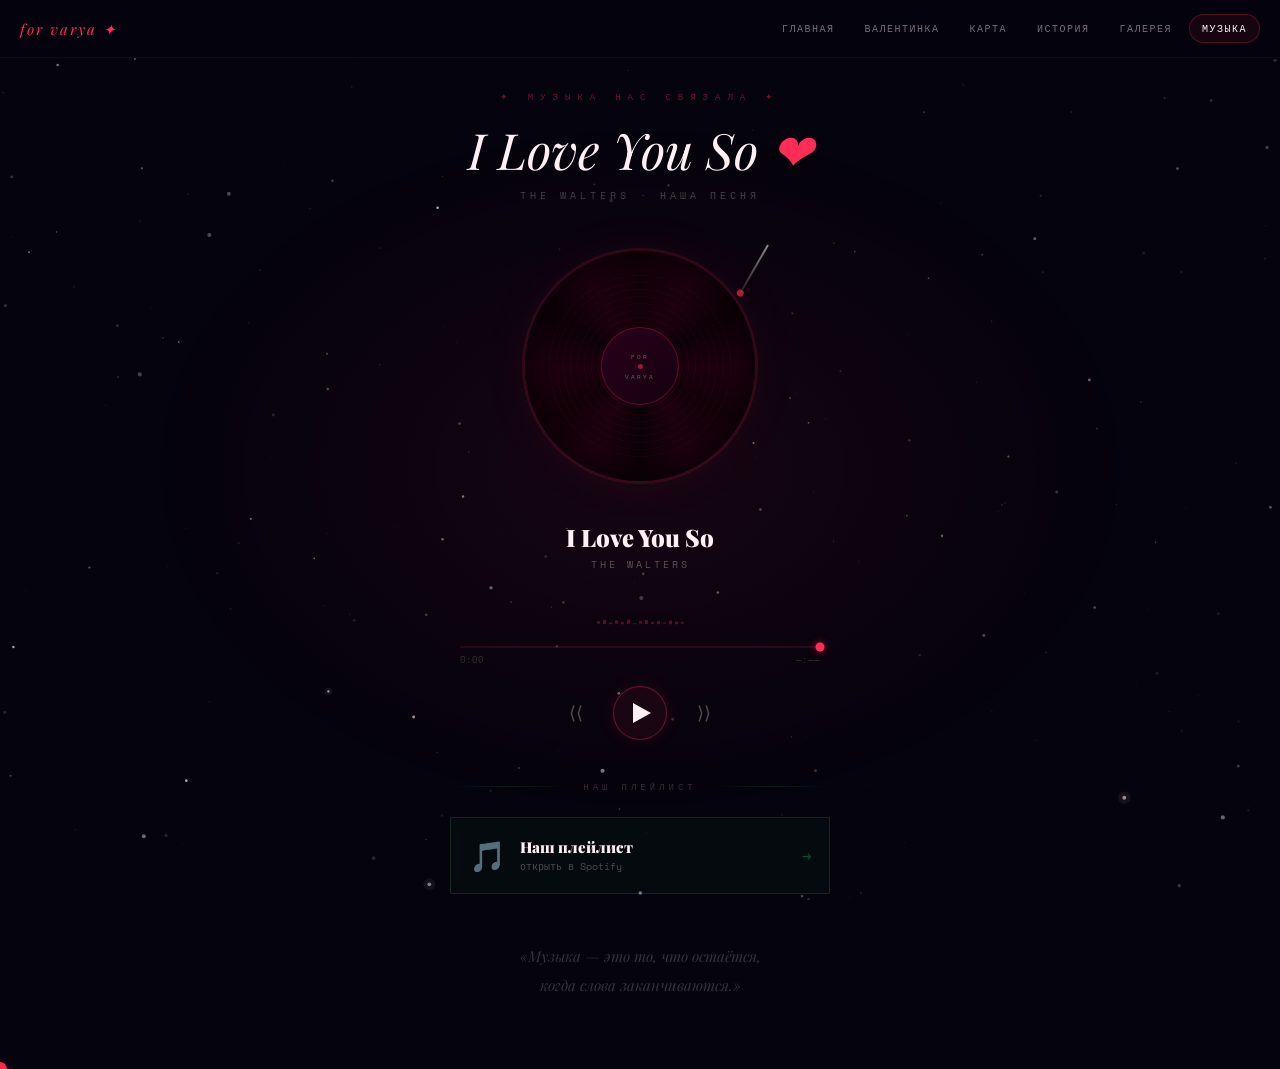
==== commit d37c4e7a: "Add files via upload" ====
--- a/letter.html
+++ b/letter.html
@@ -188,6 +188,22 @@
 .music-quote q { font-family:'Playfair Display',serif; font-style:italic; font-size:clamp(12px,2.2vw,15px); color:rgba(255,240,245,0.2); line-height:1.9; }
 
 @keyframes fadeUp { from{opacity:0;transform:translateY(14px);} to{opacity:1;transform:translateY(0);} }
+
+/* ── PLAY ICON ── */
+.ctrl-play .icon-play,
+.ctrl-play .icon-pause { display:flex; align-items:center; justify-content:center; }
+.ctrl-play .icon-pause { gap:5px; }
+.ctrl-play .icon-pause span {
+  display:block; width:4px; height:20px;
+  background:var(--cream); border-radius:2px;
+}
+.ctrl-play .icon-play {
+  width:0; height:0;
+  border-style:solid;
+  border-width:10px 0 10px 18px;
+  border-color:transparent transparent transparent var(--cream);
+  margin-left:4px;
+}
 </style>
 </head>
 <body>
@@ -200,7 +216,7 @@
   <div class="nav-links"></div>
 </nav>
 
-<audio id="audioEl" preload="auto" src="sound1.mp3"></audio>
+<audio id="audioEl" preload="auto" src="sound1.mp3" preload="none"></audio>
 
 <div class="music-page">
 
@@ -256,7 +272,9 @@
 
   <div class="controls">
     <button class="ctrl-btn" onclick="rewind()" title="−15 сек">⟨⟨</button>
-    <button class="ctrl-play" id="playBtn" onclick="togglePlay()">▶</button>
+    <button class="ctrl-play" id="playBtn" onclick="togglePlay()">
+  <div class="icon-play" id="playIcon"></div>
+</button>
     <button class="ctrl-btn" onclick="forward()" title="+15 сек">⟩⟩</button>
   </div>
 
@@ -323,14 +341,14 @@
     vinylWrap.classList.add('playing');
     vizWrap.classList.add('active');
     glow.classList.add('playing');
-    playBtn.innerHTML = '⏸';
+    document.getElementById('playIcon').outerHTML = '<div class="icon-pause" id="playIcon"><span></span><span></span></div>';
     playBtn.classList.add('playing');
   } else {
     vinyl.classList.remove('spinning');
     vinylWrap.classList.remove('playing');
     vizWrap.classList.remove('active');
     glow.classList.remove('playing');
-    playBtn.innerHTML = '▶';
+    document.getElementById('playIcon').outerHTML = '<div class="icon-play" id="playIcon"></div>';
     playBtn.classList.remove('playing');
   }
 }
